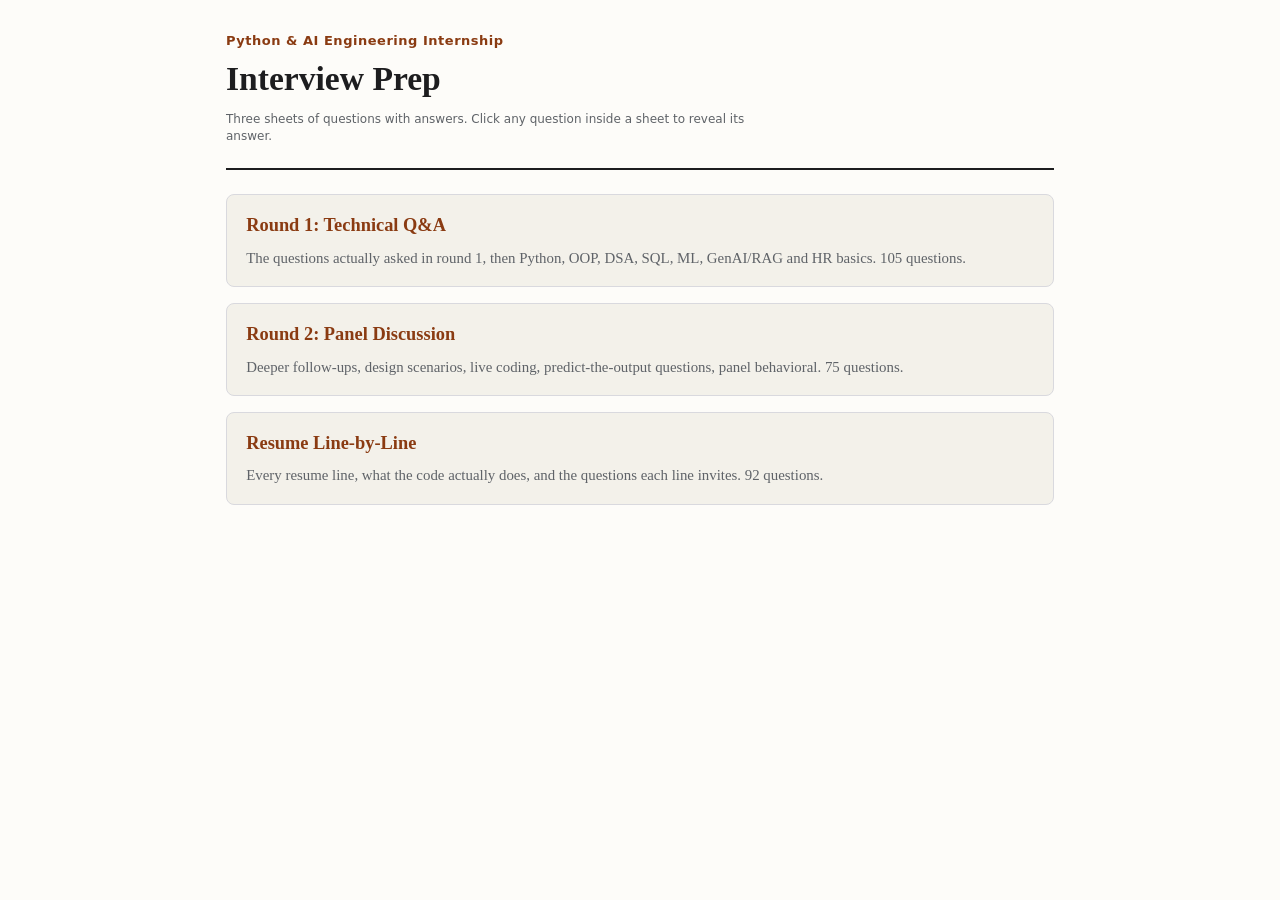
==== index.html @ a40e4462 "Add interview prep sheets with hub page Co-Authored-By: Claude Opus 5.5 <noreply@anthropic.com>" ====
<!doctype html>
<html lang="en">
<head>
<meta charset="utf-8">
<meta name="viewport" content="width=device-width,initial-scale=1">
<title>Interview Prep</title>
<link rel="stylesheet" href="assets/notes.css">
<style>
.sheets{list-style:none;padding:0;margin:1.5em 0;display:grid;gap:1em}
.sheets li{max-width:none;margin:0}
.sheets a{display:block;padding:1em 1.2em;background:var(--card);border:1px solid var(--line);border-radius:8px;text-decoration:none;color:var(--ink)}
.sheets a:hover,.sheets a:focus-visible{border-color:var(--accent);background:var(--accent-soft)}
.sheets b{display:block;font-size:1.15rem;color:var(--accent);margin-bottom:.2em}
.sheets span{font-size:.93rem;color:var(--muted)}
</style>
</head>
<body>
<main>
<header class="unit">
  <div class="kicker">Python &amp; AI Engineering Internship</div>
  <h1>Interview Prep</h1>
  <p class="src">Three sheets of questions with answers. Click any question inside a sheet to reveal its answer.</p>
</header>

<ul class="sheets">
  <li><a href="round1.html"><b>Round 1: Technical Q&amp;A</b><span>The questions actually asked in round 1, then Python, OOP, DSA, SQL, ML, GenAI/RAG and HR basics. 105 questions.</span></a></li>
  <li><a href="round2.html"><b>Round 2: Panel Discussion</b><span>Deeper follow-ups, design scenarios, live coding, predict-the-output questions, panel behavioral. 75 questions.</span></a></li>
  <li><a href="resume.html"><b>Resume Line-by-Line</b><span>Every resume line, what the code actually does, and the questions each line invites. 92 questions.</span></a></li>
</ul>
</main>
</body>
</html>
---- assets/notes.css ----
/* Shared stylesheet for all composite-materials notes. Prints cleanly on A4. */
:root{
  color-scheme:light;
  --ink:#1d1d1f; --muted:#5f6368; --line:#d9d9de; --bg:#fdfcf9; --card:#f3f1ea;
  --accent:#8a3b12; --accent-soft:#f6e7dc; --key:#0d5c63; --key-soft:#e1f0f1;
}
*{box-sizing:border-box}
body{margin:0;background:var(--bg);color:var(--ink);
  font:16px/1.6 Georgia,"Iowan Old Style","Palatino Linotype",serif}
main{max-width:860px;margin:0 auto;padding:32px 16px 80px}
header.unit{border-bottom:2px solid var(--ink);margin-bottom:24px;padding-bottom:12px}
header.unit .kicker{font:600 13px/1.4 system-ui,sans-serif;letter-spacing:.04em;color:var(--accent)}
h1{font-size:2.1rem;line-height:1.15;margin:.3em 0 .2em}
h2{font-size:1.45rem;margin:2.2em 0 .4em;padding-top:.4em;border-top:1px solid var(--line)}
h3{font-size:1.1rem;margin:1.5em 0 .3em;color:var(--accent)}
h4,h3.sub{color:var(--ink);font:600 .95rem/1.3 system-ui,sans-serif;margin:1.1em 0 .2em}
p,li{max-width:72ch}
ul,ol{padding-left:1.3em}
li{margin:.15em 0}
a{color:var(--key)}
code,.eq{font-family:"Cambria Math","STIX Two Math",Cambria,serif}
.def{background:var(--key-soft);border:1px solid var(--line);padding:.55em .9em;margin:.7em 0;border-radius:6px}
.def b:first-child{color:var(--key)}
.tip{background:var(--accent-soft);padding:.55em .9em;margin:.8em 0;border-radius:6px;font-size:.95rem}
.tip::before{content:"Exam tip — ";font-weight:700;color:var(--accent)}
.eq{display:block;text-align:center;font-size:1.12rem;margin:.7em 0;padding:.4em;background:var(--card);border-radius:6px}
table{border-collapse:collapse;width:100%;margin:.8em 0;font-size:.93rem}
th,td{border:1px solid var(--line);padding:.4em .6em;text-align:left;vertical-align:top}
th{background:var(--card);font-family:system-ui,sans-serif;font-size:.85rem}
figure{margin:1.2em 0;text-align:center;break-inside:avoid}
figure img,figure svg{max-width:100%;height:auto;padding:8px;border:1px solid var(--line);border-radius:6px;background:#fff}
figcaption{font-size:.85rem;color:var(--muted);margin-top:.35em}
nav.toc{background:var(--card);border-radius:8px;padding:.8em 1.2em;font-size:.93rem}
nav.toc ol{margin:.3em 0;columns:2;column-gap:2em}
.src{font:12px/1.4 system-ui,sans-serif;color:var(--muted)}
.two{display:grid;grid-template-columns:1fr 1fr;gap:1em}
@media (max-width:640px){.two{grid-template-columns:1fr} nav.toc ol{columns:1}}
footer{margin-top:3em;border-top:1px solid var(--line);padding-top:1em;font-size:.9rem;color:var(--muted)}
@media print{
  body{background:#fff;color:#000;font-size:11.5pt}
  main{max-width:none;padding:0}
  h2{break-after:avoid} table,figure,.def,.tip{break-inside:avoid}
  nav.toc{display:none}
  a{color:#000;text-decoration:none}
}
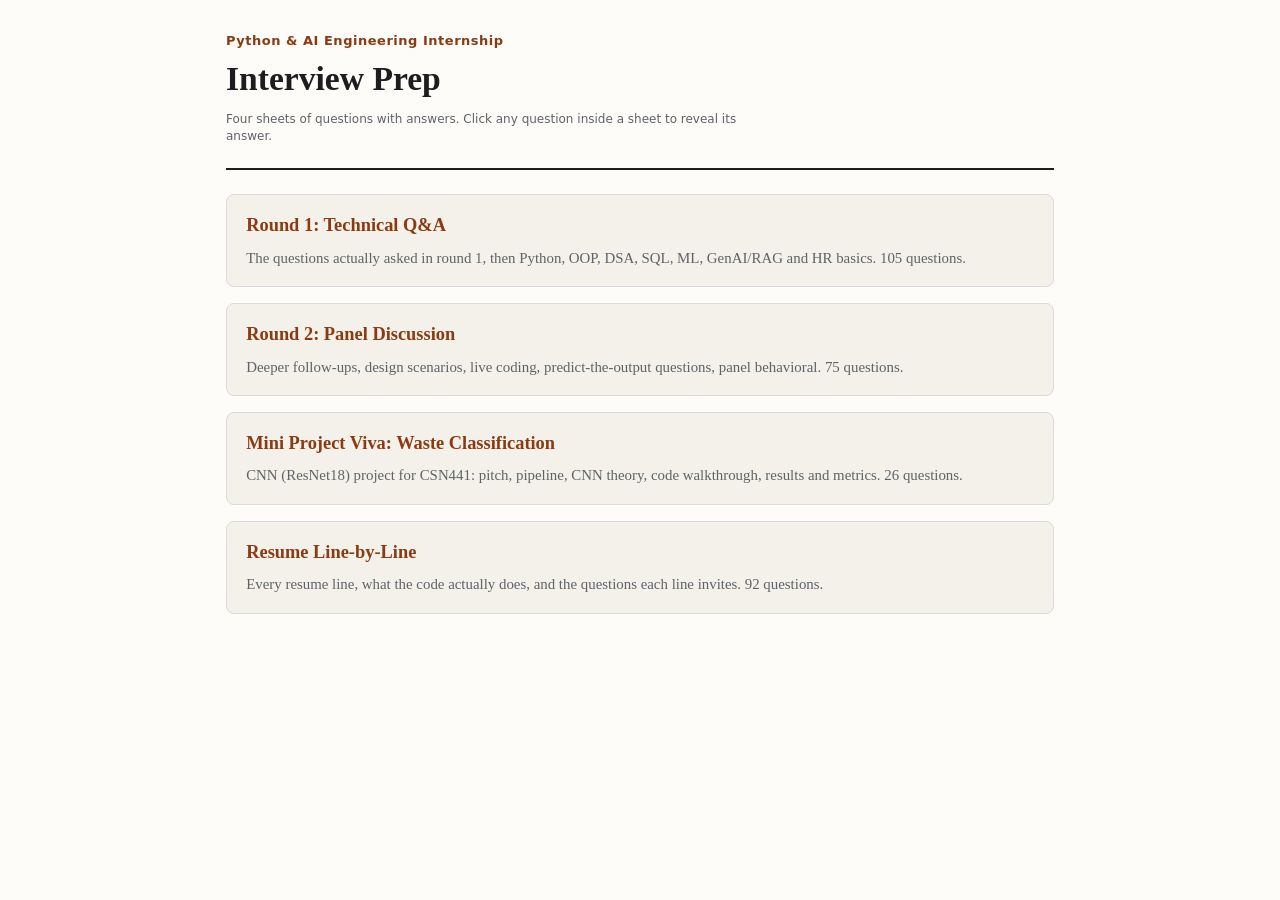
==== commit e0a298d3: "fuzzy viva prep" ====
--- a/index.html
+++ b/index.html
@@ -19,12 +19,13 @@
 <header class="unit">
   <div class="kicker">Python &amp; AI Engineering Internship</div>
   <h1>Interview Prep</h1>
-  <p class="src">Three sheets of questions with answers. Click any question inside a sheet to reveal its answer.</p>
+  <p class="src">Four sheets of questions with answers. Click any question inside a sheet to reveal its answer.</p>
 </header>
 
 <ul class="sheets">
   <li><a href="round1.html"><b>Round 1: Technical Q&amp;A</b><span>The questions actually asked in round 1, then Python, OOP, DSA, SQL, ML, GenAI/RAG and HR basics. 105 questions.</span></a></li>
   <li><a href="round2.html"><b>Round 2: Panel Discussion</b><span>Deeper follow-ups, design scenarios, live coding, predict-the-output questions, panel behavioral. 75 questions.</span></a></li>
+  <li><a href="viva-sheet.html"><b>Mini Project Viva: Waste Classification</b><span>CNN (ResNet18) project for CSN441: pitch, pipeline, CNN theory, code walkthrough, results and metrics. 26 questions.</span></a></li>
   <li><a href="resume.html"><b>Resume Line-by-Line</b><span>Every resume line, what the code actually does, and the questions each line invites. 92 questions.</span></a></li>
 </ul>
 </main>
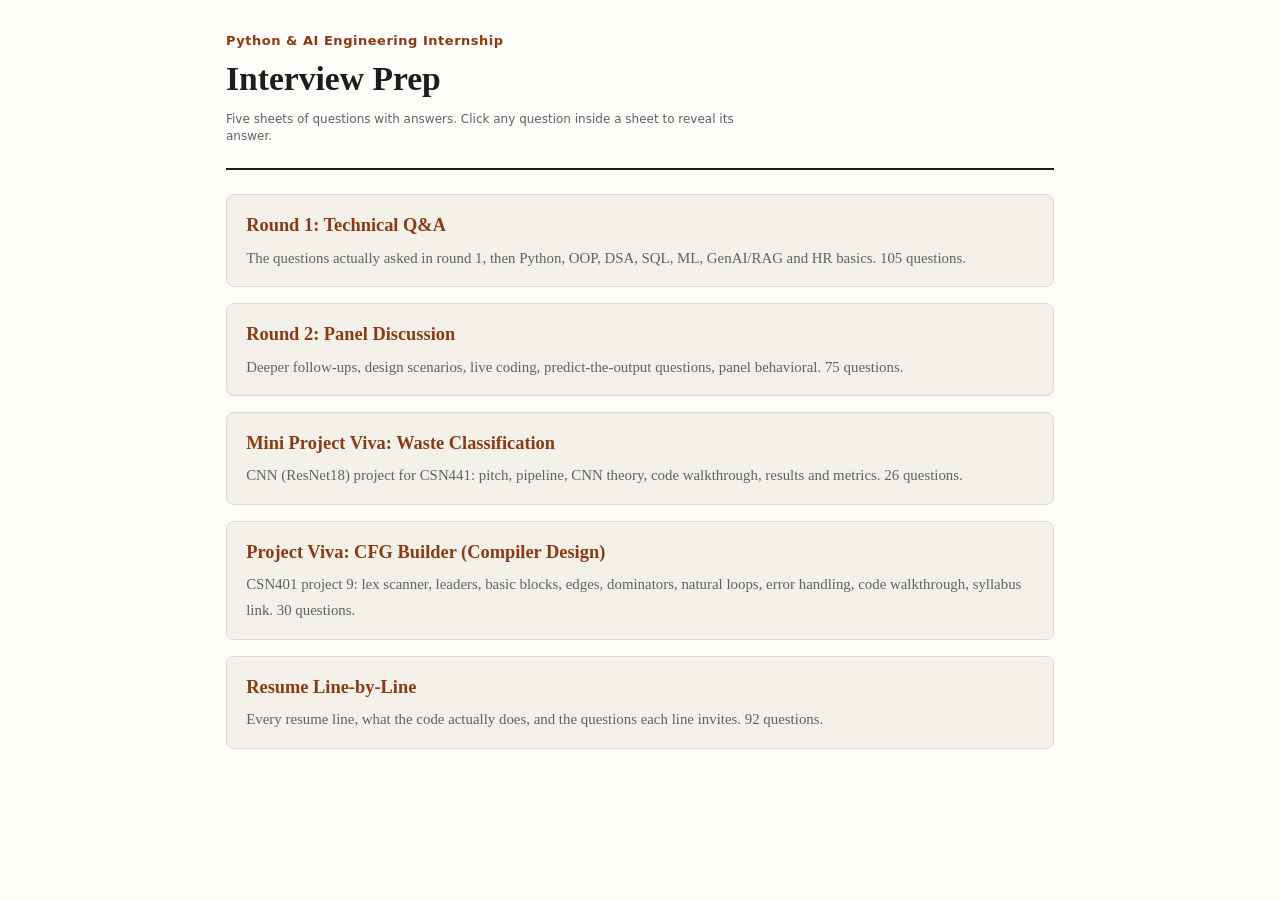
==== commit 1172759e: "compiler viva prep" ====
--- a/index.html
+++ b/index.html
@@ -19,13 +19,14 @@
 <header class="unit">
   <div class="kicker">Python &amp; AI Engineering Internship</div>
   <h1>Interview Prep</h1>
-  <p class="src">Four sheets of questions with answers. Click any question inside a sheet to reveal its answer.</p>
+  <p class="src">Five sheets of questions with answers. Click any question inside a sheet to reveal its answer.</p>
 </header>
 
 <ul class="sheets">
   <li><a href="round1.html"><b>Round 1: Technical Q&amp;A</b><span>The questions actually asked in round 1, then Python, OOP, DSA, SQL, ML, GenAI/RAG and HR basics. 105 questions.</span></a></li>
   <li><a href="round2.html"><b>Round 2: Panel Discussion</b><span>Deeper follow-ups, design scenarios, live coding, predict-the-output questions, panel behavioral. 75 questions.</span></a></li>
   <li><a href="viva-sheet.html"><b>Mini Project Viva: Waste Classification</b><span>CNN (ResNet18) project for CSN441: pitch, pipeline, CNN theory, code walkthrough, results and metrics. 26 questions.</span></a></li>
+  <li><a href="cd-viva-sheet.html"><b>Project Viva: CFG Builder (Compiler Design)</b><span>CSN401 project 9: lex scanner, leaders, basic blocks, edges, dominators, natural loops, error handling, code walkthrough, syllabus link. 30 questions.</span></a></li>
   <li><a href="resume.html"><b>Resume Line-by-Line</b><span>Every resume line, what the code actually does, and the questions each line invites. 92 questions.</span></a></li>
 </ul>
 </main>
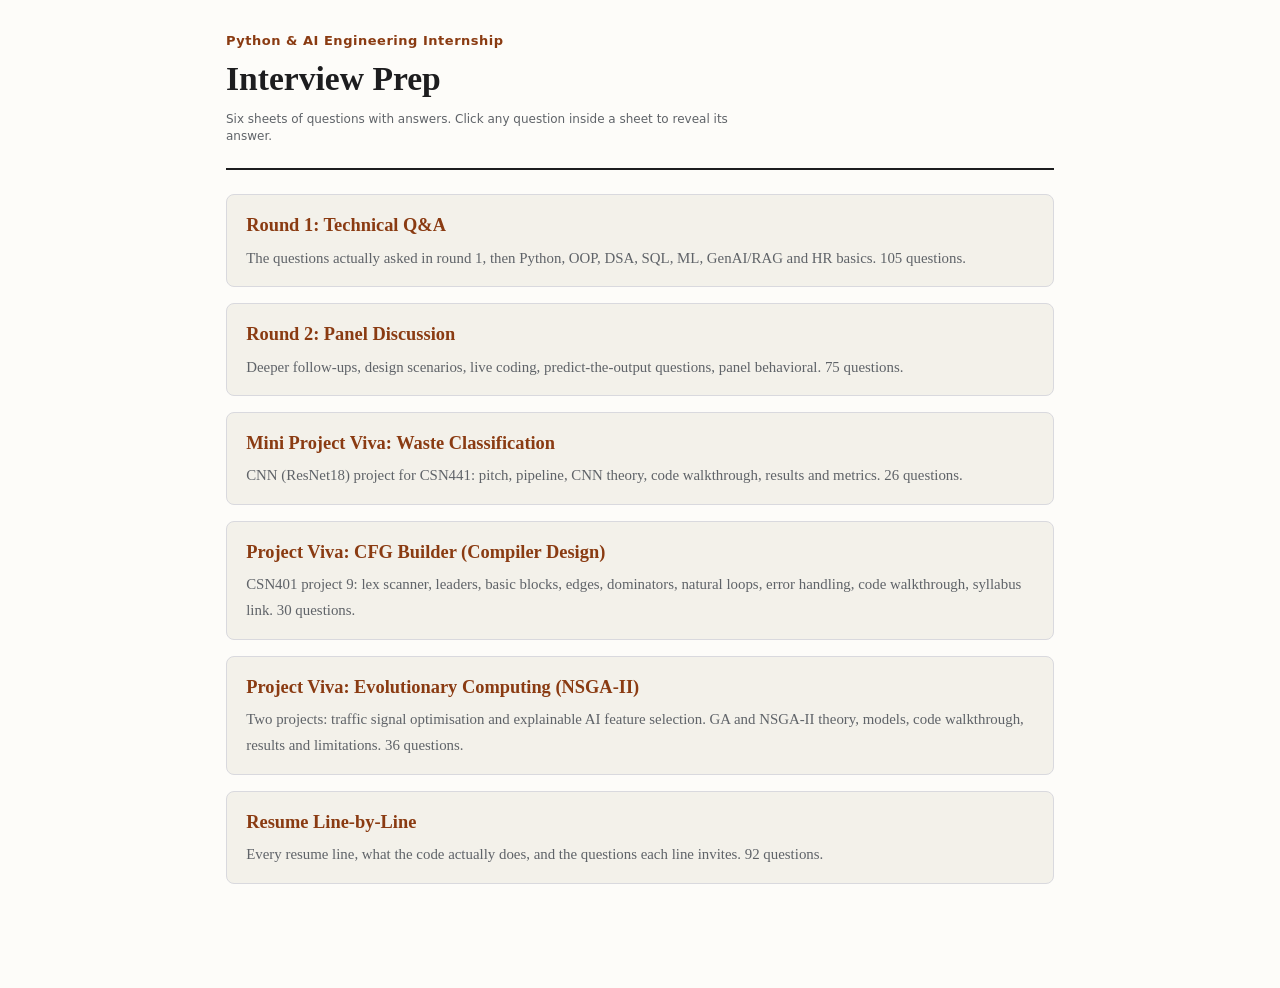
==== commit e02ed597: "evol interview prep" ====
--- a/index.html
+++ b/index.html
@@ -19,7 +19,7 @@
 <header class="unit">
   <div class="kicker">Python &amp; AI Engineering Internship</div>
   <h1>Interview Prep</h1>
-  <p class="src">Five sheets of questions with answers. Click any question inside a sheet to reveal its answer.</p>
+  <p class="src">Six sheets of questions with answers. Click any question inside a sheet to reveal its answer.</p>
 </header>
 
 <ul class="sheets">
@@ -27,6 +27,7 @@
   <li><a href="round2.html"><b>Round 2: Panel Discussion</b><span>Deeper follow-ups, design scenarios, live coding, predict-the-output questions, panel behavioral. 75 questions.</span></a></li>
   <li><a href="viva-sheet.html"><b>Mini Project Viva: Waste Classification</b><span>CNN (ResNet18) project for CSN441: pitch, pipeline, CNN theory, code walkthrough, results and metrics. 26 questions.</span></a></li>
   <li><a href="cd-viva-sheet.html"><b>Project Viva: CFG Builder (Compiler Design)</b><span>CSN401 project 9: lex scanner, leaders, basic blocks, edges, dominators, natural loops, error handling, code walkthrough, syllabus link. 30 questions.</span></a></li>
+  <li><a href="evo-viva-sheet.html"><b>Project Viva: Evolutionary Computing (NSGA-II)</b><span>Two projects: traffic signal optimisation and explainable AI feature selection. GA and NSGA-II theory, models, code walkthrough, results and limitations. 36 questions.</span></a></li>
   <li><a href="resume.html"><b>Resume Line-by-Line</b><span>Every resume line, what the code actually does, and the questions each line invites. 92 questions.</span></a></li>
 </ul>
 </main>
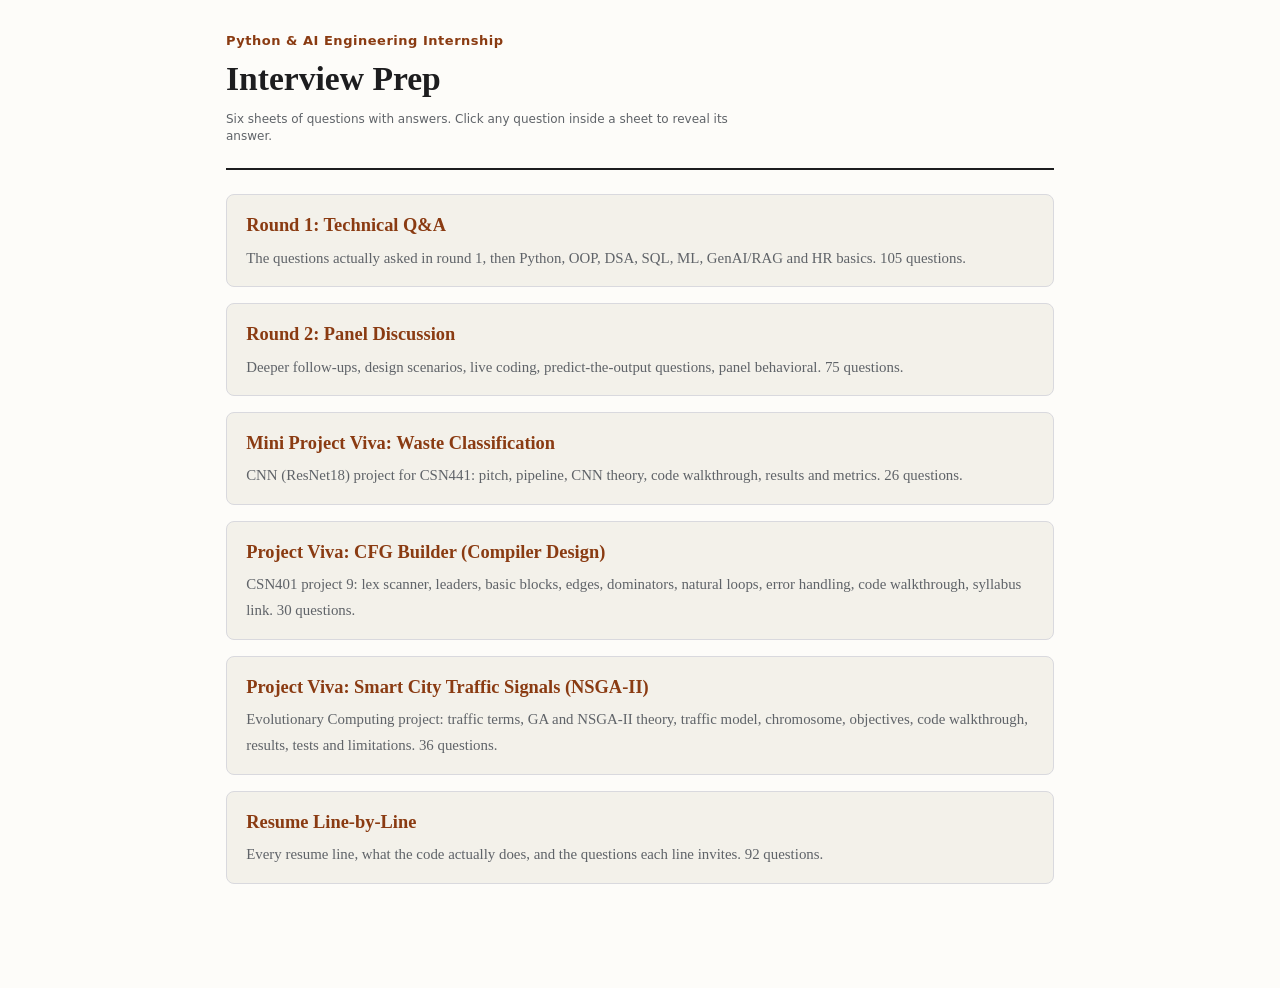
==== commit 95b09897: "Replace combined evolutionary viva sheet with traffic-only sheet Drop the explainable AI project fro" ====
--- a/index.html
+++ b/index.html
@@ -27,7 +27,7 @@
   <li><a href="round2.html"><b>Round 2: Panel Discussion</b><span>Deeper follow-ups, design scenarios, live coding, predict-the-output questions, panel behavioral. 75 questions.</span></a></li>
   <li><a href="viva-sheet.html"><b>Mini Project Viva: Waste Classification</b><span>CNN (ResNet18) project for CSN441: pitch, pipeline, CNN theory, code walkthrough, results and metrics. 26 questions.</span></a></li>
   <li><a href="cd-viva-sheet.html"><b>Project Viva: CFG Builder (Compiler Design)</b><span>CSN401 project 9: lex scanner, leaders, basic blocks, edges, dominators, natural loops, error handling, code walkthrough, syllabus link. 30 questions.</span></a></li>
-  <li><a href="evo-viva-sheet.html"><b>Project Viva: Evolutionary Computing (NSGA-II)</b><span>Two projects: traffic signal optimisation and explainable AI feature selection. GA and NSGA-II theory, models, code walkthrough, results and limitations. 36 questions.</span></a></li>
+  <li><a href="traffic-viva-sheet.html"><b>Project Viva: Smart City Traffic Signals (NSGA-II)</b><span>Evolutionary Computing project: traffic terms, GA and NSGA-II theory, traffic model, chromosome, objectives, code walkthrough, results, tests and limitations. 36 questions.</span></a></li>
   <li><a href="resume.html"><b>Resume Line-by-Line</b><span>Every resume line, what the code actually does, and the questions each line invites. 92 questions.</span></a></li>
 </ul>
 </main>
